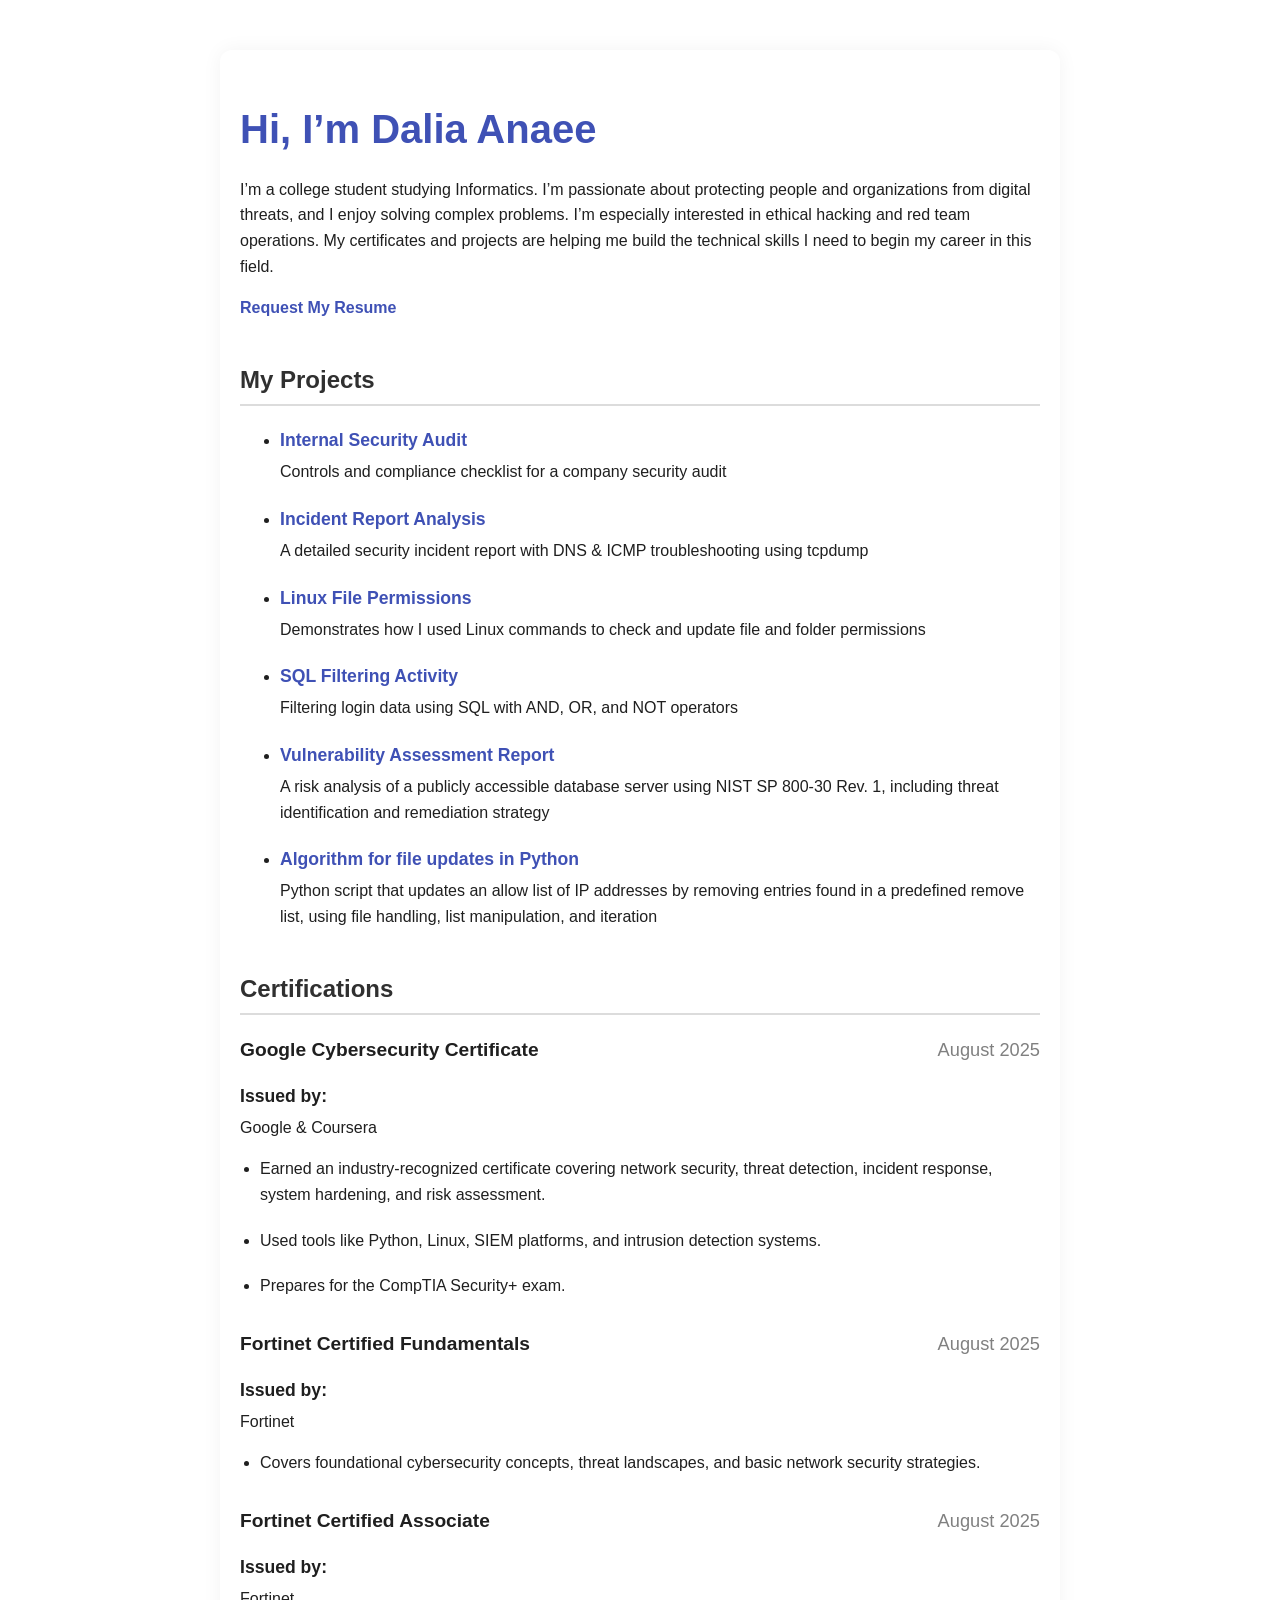
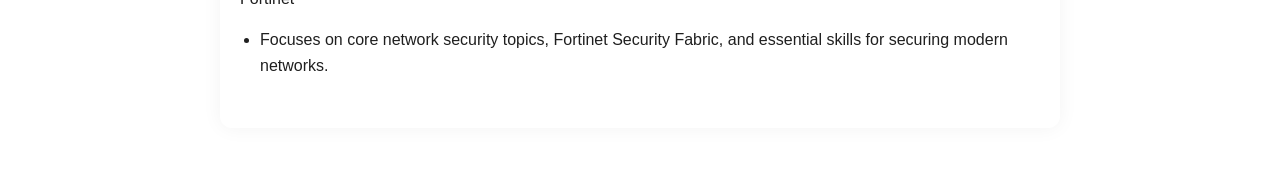
==== index.html @ ca96dee6 "Update index.html" ====
<!DOCTYPE html>
<html lang="en">
<head>
  <meta charset="UTF-8" />
  <title>Dalia Anaee Cybersecurity Portfolio</title>
  <style>
    body {
      font-family: 'Segoe UI', sans-serif;
      background-color: #f5f7fa;
      color: #1f1f1f;
      max-width: 800px;
      margin: 50px auto;
      padding: 20px;
      line-height: 1.6;
      box-shadow: 0 0 20px rgba(0,0,0,0.05);
      background: white;
      border-radius: 12px;
    }

    h1 {
      font-size: 2.5em;
      color: #3f51b5;
      margin-bottom: 10px;
    }

    h2 {
      margin-top: 40px;
      color: #303030;
      border-bottom: 2px solid #dcdcdc;
      padding-bottom: 5px;
    }

    a {
      color: #3f51b5;
      text-decoration: none;
      font-weight: bold;
    }

    a:hover {
      text-decoration: underline;
    }

    li {
      margin-bottom: 20px;
    }

    strong {
      display: block;
      font-size: 1.1em;
      margin-bottom: 5px;
    }

    .certification {
      margin-bottom: 30px;
    }

    .certification h3 {
      margin-bottom: 5px;
      font-size: 1.2em;
      color: #1f1f1f;
    }

    .certification .date {
      font-weight: normal;
      font-size: 0.95em;
      color: gray;
      float: right;
    }

    .certification ul {
      margin-top: 5px;
      padding-left: 20px;
    }
  </style>
</head>
<body>
  <h1>Hi, I’m Dalia Anaee</h1>
  <p>I’m a college student studying Informatics. I’m passionate about protecting people and organizations from digital threats, and I enjoy solving complex problems. I’m especially interested in ethical hacking and red team operations. My certificates and projects are helping me build the technical skills I need to begin my career in this field.</p>
  <p><a href="mailto:anaeedalya@gmail.com">Request My Resume</a></p>

  <h2>My Projects</h2>
  <ul>
    <li>
      <strong><a href="https://github.com/daliaanaee/internal-security-audit">Internal Security Audit</a></strong>
      Controls and compliance checklist for a company security audit
    </li>
    <li>
      <strong><a href="https://github.com/daliaanaee/incident-report-analysis">Incident Report Analysis</a></strong>
      A detailed security incident report with DNS & ICMP troubleshooting using tcpdump
    </li>
    <li>
      <strong><a href="https://github.com/daliaanaee/linux-file-permissions">Linux File Permissions</a></strong>
      Demonstrates how I used Linux commands to check and update file and folder permissions
    </li>
    <li>
      <strong><a href="https://github.com/daliaanaee/sql-filtering-activity">SQL Filtering Activity</a></strong>
      Filtering login data using SQL with AND, OR, and NOT operators
   </li>
   <li>
      <strong><a href="https://github.com/daliaanaee/vulnerability-assessment">Vulnerability Assessment Report</a></strong>
      A risk analysis of a publicly accessible database server using NIST SP 800-30 Rev. 1, including threat identification and remediation strategy
  </li> 
    <li>
      <strong><a href="https://github.com/daliaanaee/Algorithm-for-file-updates-in-Python">Algorithm for file updates in Python</a></strong>
      Python script that updates an allow list of IP addresses by removing entries found in a predefined remove list, using file handling, list manipulation, and iteration
  </li> 
  </ul>

  <h2>Certifications</h2>

  <div class="certification">
    <h3>Google Cybersecurity Certificate <span class="date">August 2025</span></h3>
    <p><strong>Issued by:</strong> Google & Coursera</p>
    <ul>
      <li>Earned an industry-recognized certificate covering network security, threat detection, incident response, system hardening, and risk assessment.</li>
      <li>Used tools like Python, Linux, SIEM platforms, and intrusion detection systems.</li>
      <li>Prepares for the CompTIA Security+ exam.</li>
    </ul>
  </div>

  <div class="certification">
    <h3>Fortinet Certified Fundamentals <span class="date">August 2025</span></h3>
    <p><strong>Issued by:</strong> Fortinet</p>
    <ul>
      <li>Covers foundational cybersecurity concepts, threat landscapes, and basic network security strategies.</li>
    </ul>
  </div>

  <div class="certification">
    <h3>Fortinet Certified Associate <span class="date">August 2025</span></h3>
    <p><strong>Issued by:</strong> Fortinet</p>
    <ul>
      <li>Focuses on core network security topics, Fortinet Security Fabric, and essential skills for securing modern networks.</li>
    </ul>
  </div>
</body>
</html>
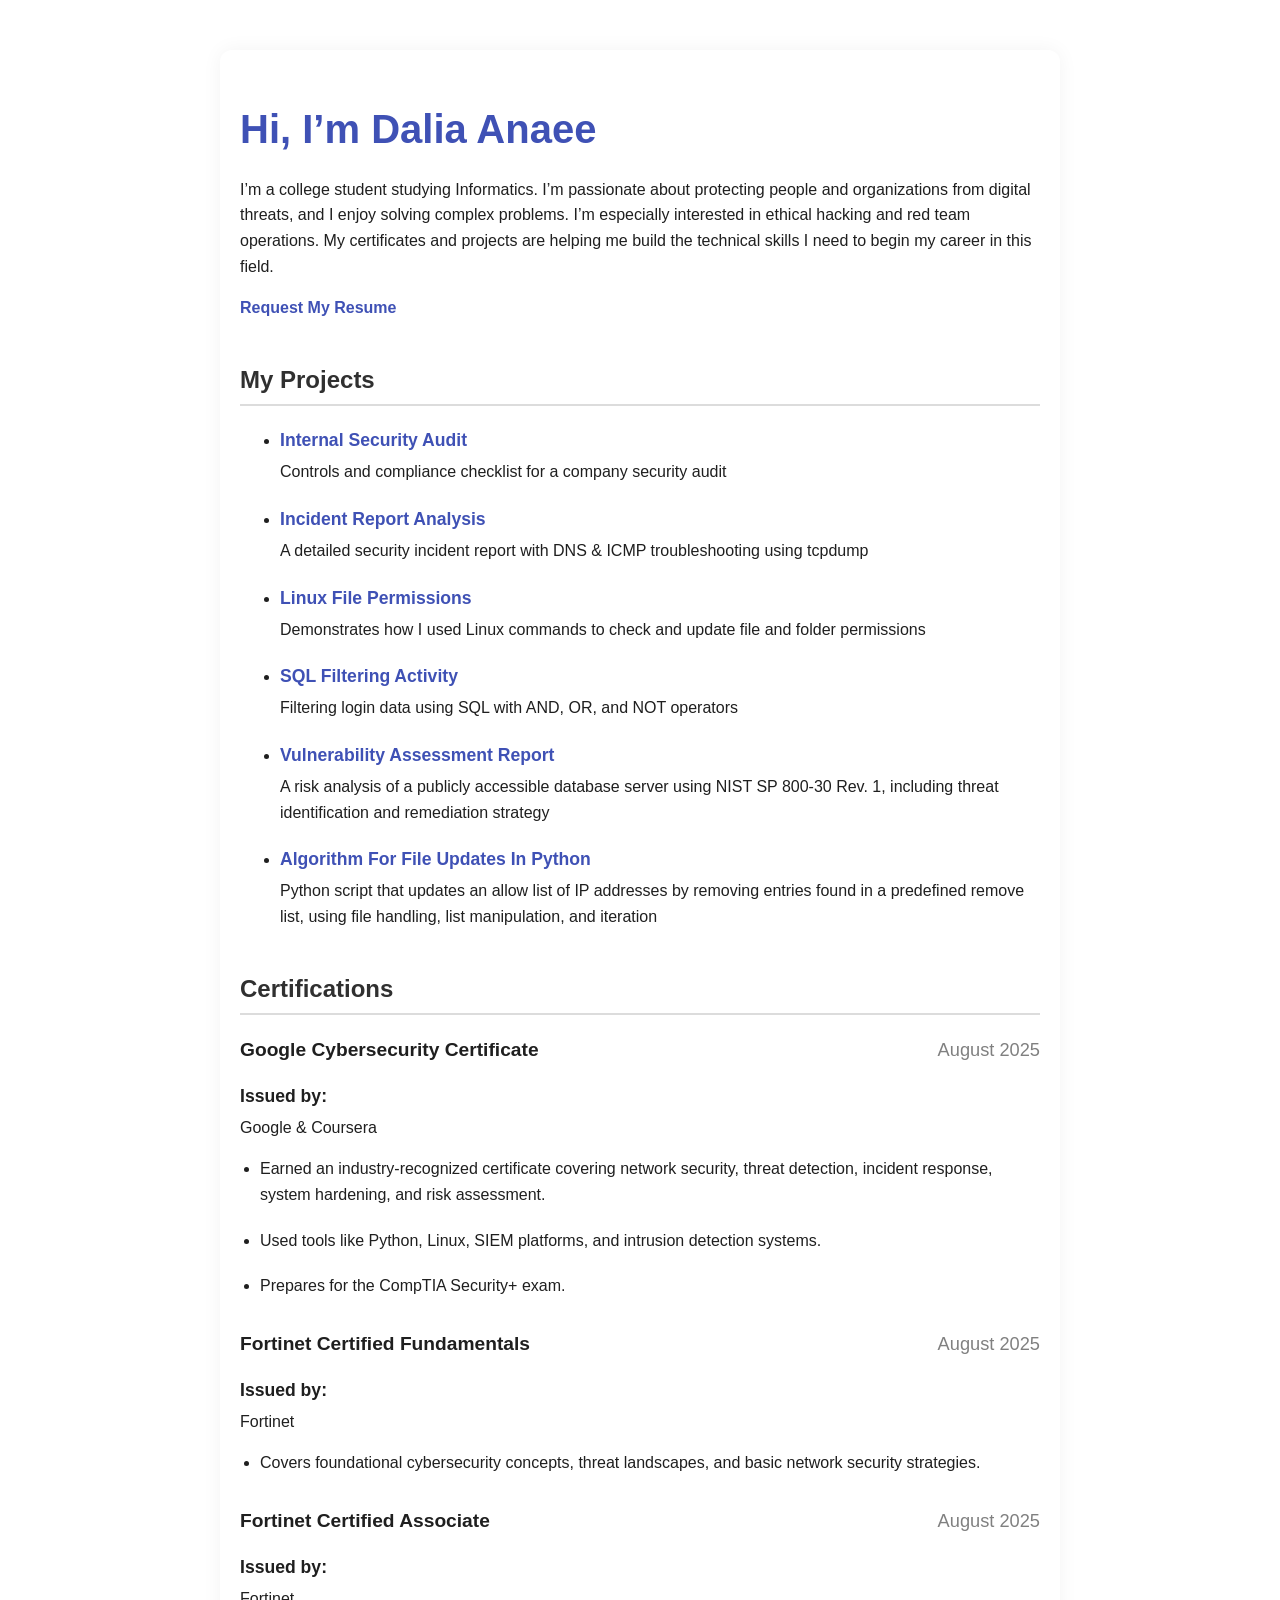
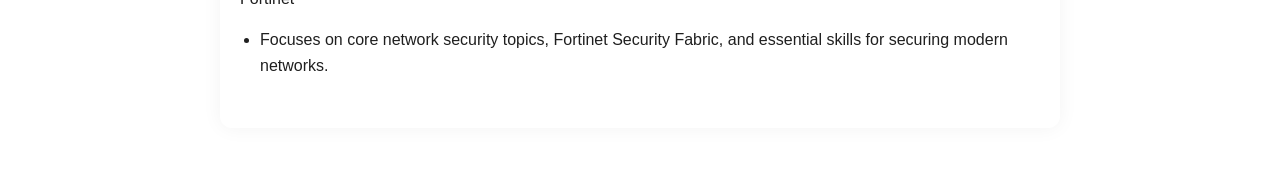
==== commit 5b8e3701: "Update index.html" ====
--- a/index.html
+++ b/index.html
@@ -101,7 +101,7 @@
       A risk analysis of a publicly accessible database server using NIST SP 800-30 Rev. 1, including threat identification and remediation strategy
   </li> 
     <li>
-      <strong><a href="https://github.com/daliaanaee/Algorithm-for-file-updates-in-Python">Algorithm for file updates in Python</a></strong>
+      <strong><a href="https://github.com/daliaanaee/Algorithm-for-file-updates-in-Python">Algorithm For File Updates In Python</a></strong>
       Python script that updates an allow list of IP addresses by removing entries found in a predefined remove list, using file handling, list manipulation, and iteration
   </li> 
   </ul>
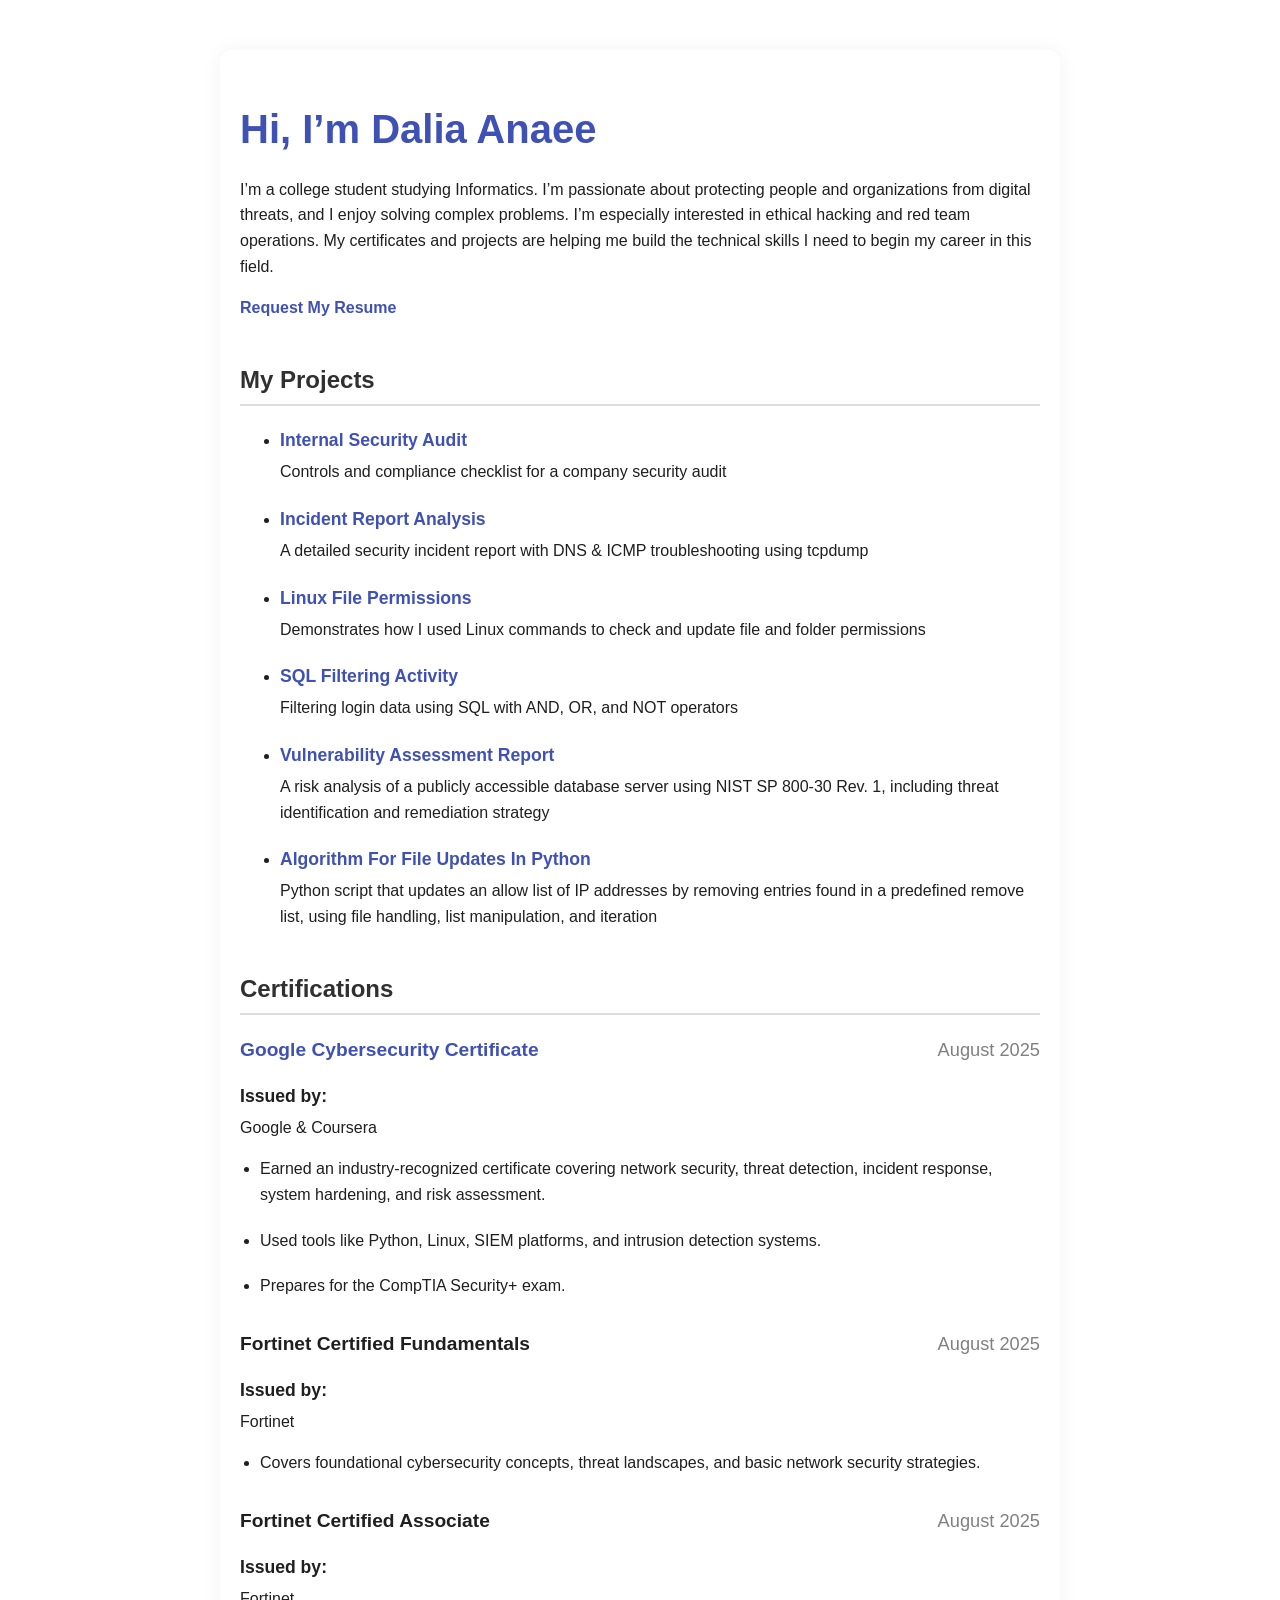
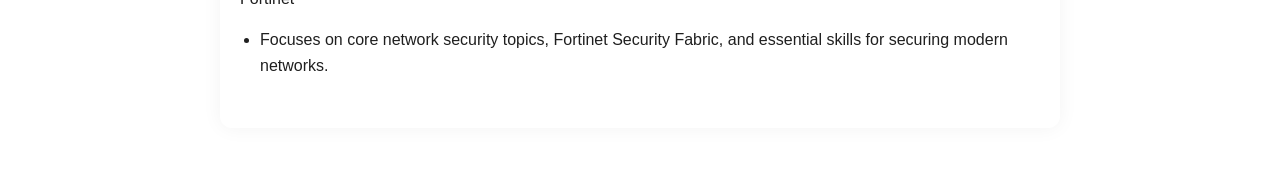
==== commit 0d010597: "Update index.html" ====
--- a/index.html
+++ b/index.html
@@ -109,7 +109,12 @@
   <h2>Certifications</h2>
 
   <div class="certification">
-    <h3>Google Cybersecurity Certificate <span class="date">August 2025</span></h3>
+    <h3>
+      <a href="https://coursera.org/share/0535a6953125c571614b9a56c9ae55c6" target="_blank" rel="noopener noreferrer">
+        Google Cybersecurity Certificate
+      </a> 
+      <span class="date">August 2025</span>
+    </h3>
     <p><strong>Issued by:</strong> Google & Coursera</p>
     <ul>
       <li>Earned an industry-recognized certificate covering network security, threat detection, incident response, system hardening, and risk assessment.</li>
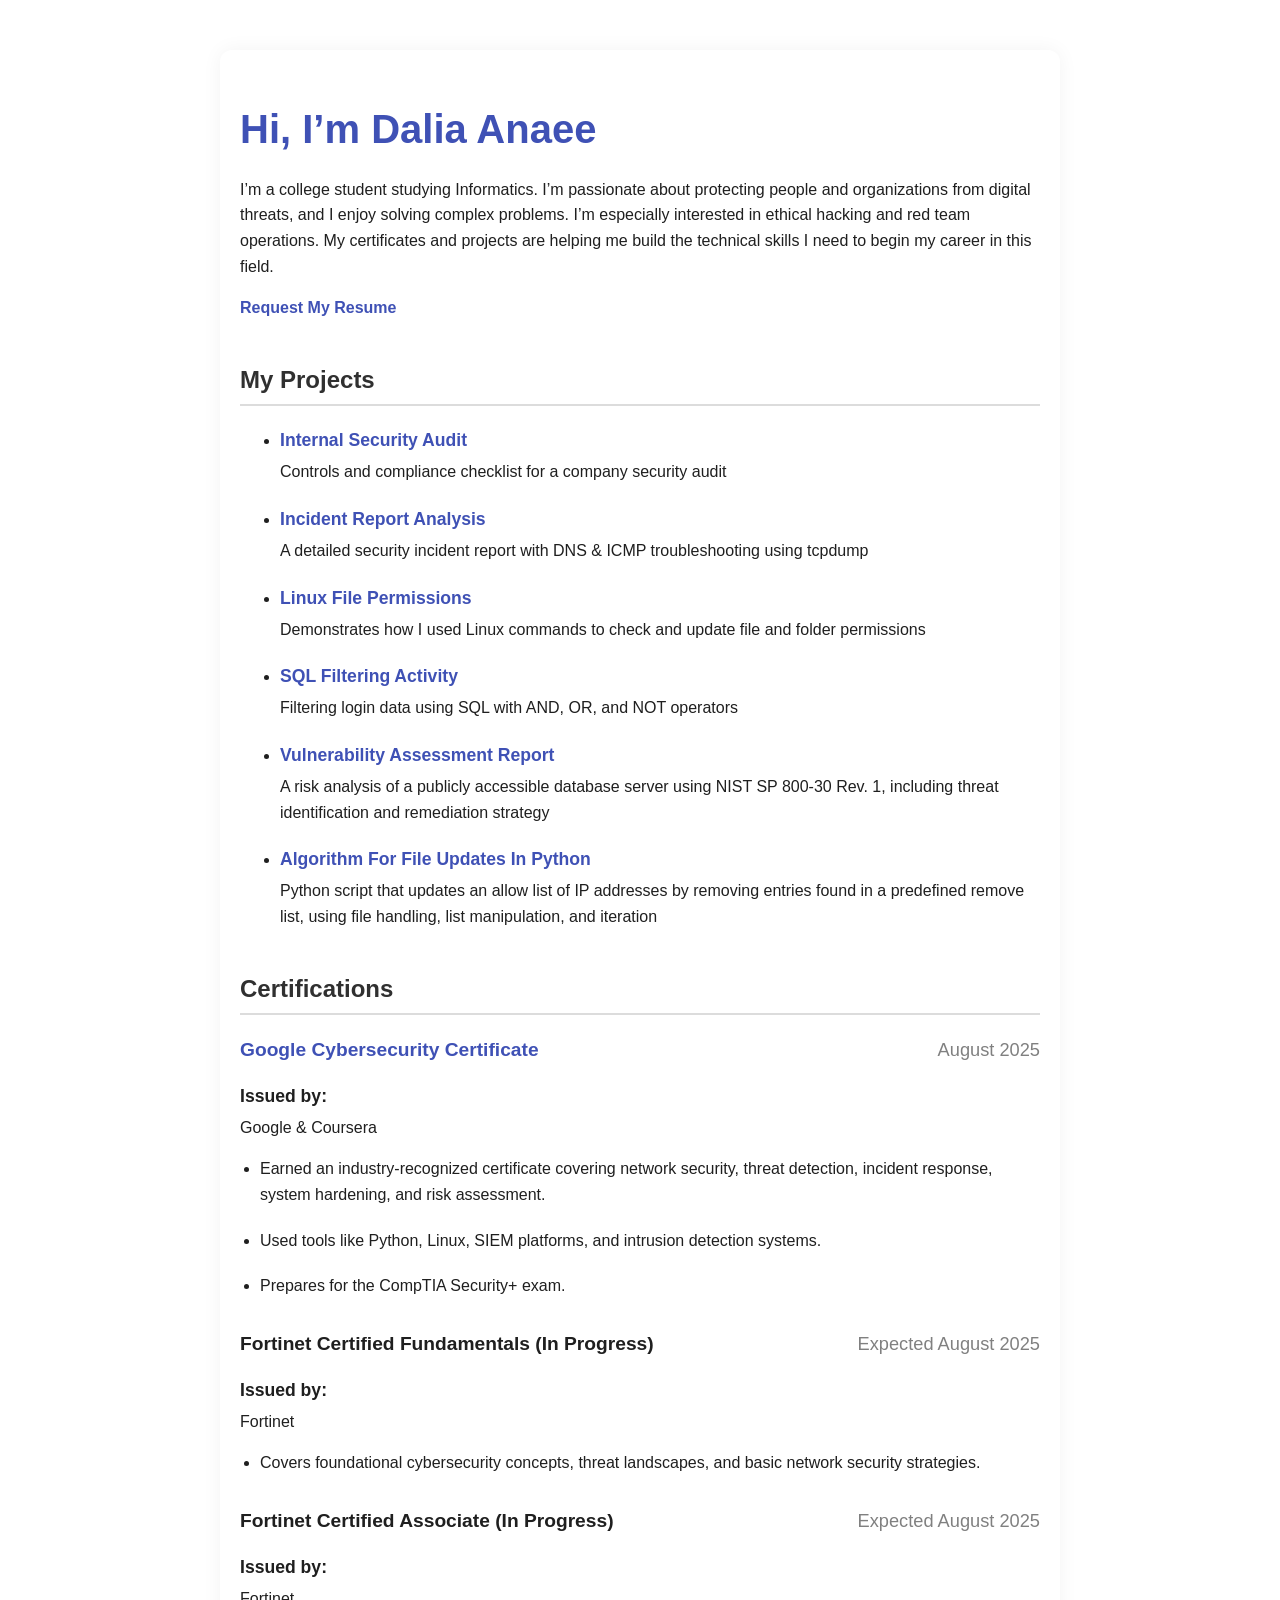
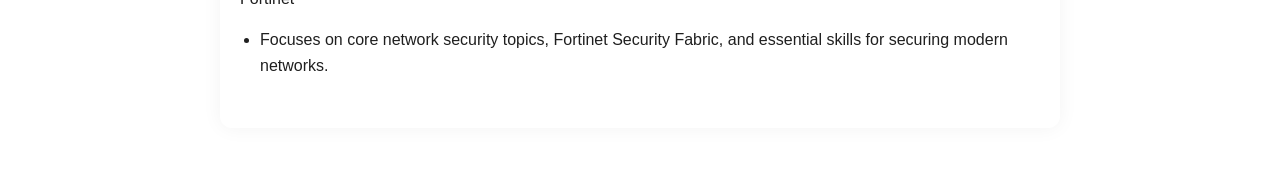
==== commit e1835782: "Update index.html" ====
--- a/index.html
+++ b/index.html
@@ -110,7 +110,7 @@
 
   <div class="certification">
     <h3>
-      <a href="https://coursera.org/share/0535a6953125c571614b9a56c9ae55c6" target="_blank" rel="noopener noreferrer">
+      <a href="https://www.credly.com/badges/5f1c9968-bcb9-44f3-a53d-1abab2f6d218/public_url" target="_blank" rel="noopener noreferrer">
         Google Cybersecurity Certificate
       </a> 
       <span class="date">August 2025</span>
@@ -124,7 +124,7 @@
   </div>
 
   <div class="certification">
-    <h3>Fortinet Certified Fundamentals <span class="date">August 2025</span></h3>
+    <h3>Fortinet Certified Fundamentals (In Progress) <span class="date"> Expected August 2025</span></h3>
     <p><strong>Issued by:</strong> Fortinet</p>
     <ul>
       <li>Covers foundational cybersecurity concepts, threat landscapes, and basic network security strategies.</li>
@@ -132,7 +132,7 @@
   </div>
 
   <div class="certification">
-    <h3>Fortinet Certified Associate <span class="date">August 2025</span></h3>
+    <h3>Fortinet Certified Associate (In Progress) <span class="date"> Expected August 2025</span></h3>
     <p><strong>Issued by:</strong> Fortinet</p>
     <ul>
       <li>Focuses on core network security topics, Fortinet Security Fabric, and essential skills for securing modern networks.</li>
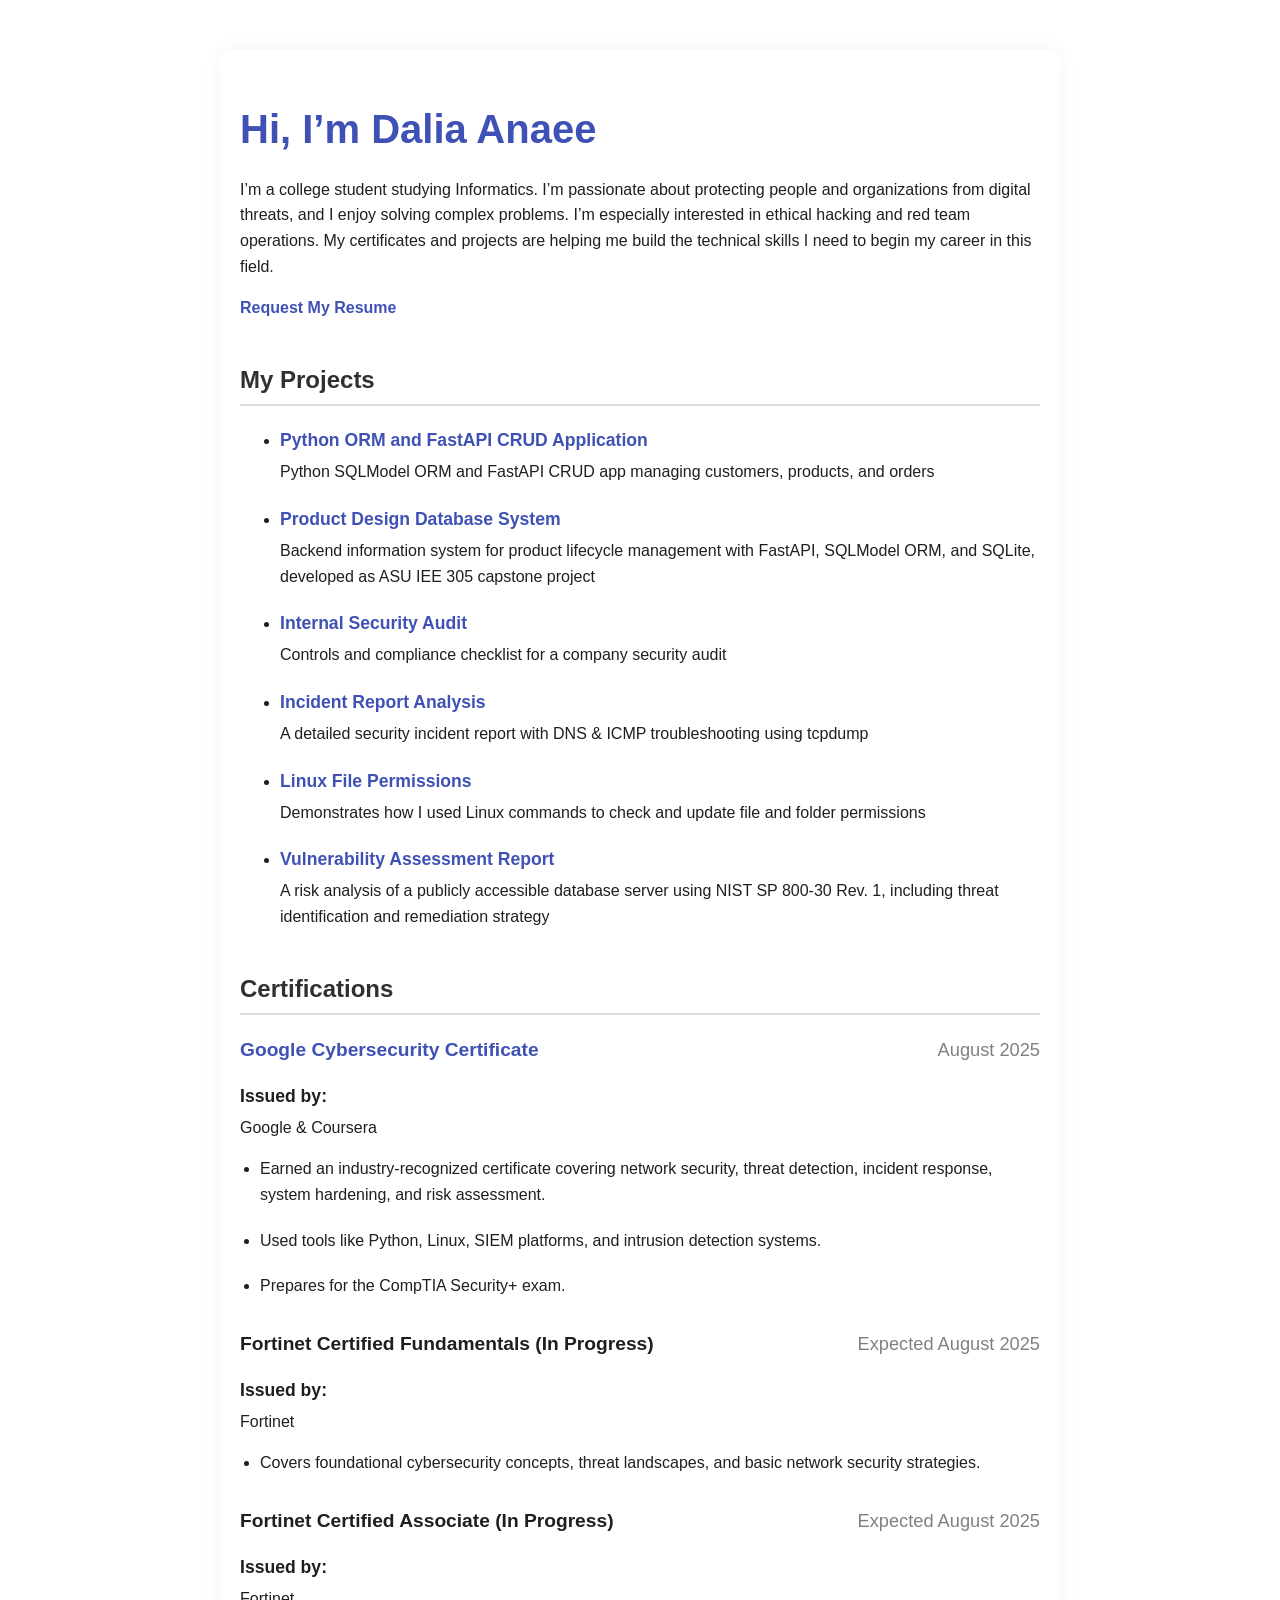
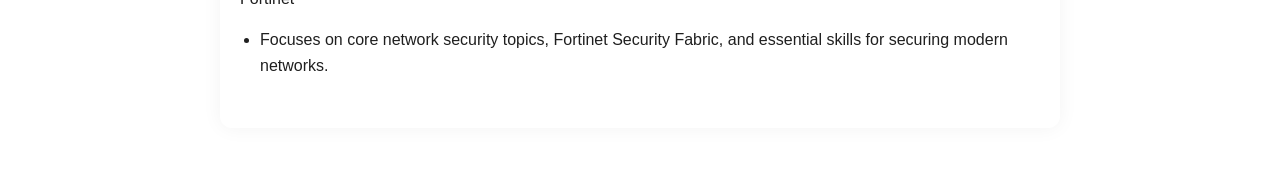
==== commit a821ce43: "Update index.html" ====
--- a/index.html
+++ b/index.html
@@ -81,6 +81,14 @@
   <h2>My Projects</h2>
   <ul>
     <li>
+      <strong><a href="https://github.com/daliaanaee/ORM-CRUD-APP">Python ORM and FastAPI CRUD Application</a></strong>
+      Python SQLModel ORM and FastAPI CRUD app managing customers, products, and orders
+    </li>
+    <li>
+      <strong><a href="https://github.com/daliaanaee/IEE-Term-Project-PLM-System">Product Design Database System</a></strong>
+      Backend information system for product lifecycle management with FastAPI, SQLModel ORM, and SQLite, developed as ASU IEE 305 capstone project
+    </li>
+    <li>
       <strong><a href="https://github.com/daliaanaee/internal-security-audit">Internal Security Audit</a></strong>
       Controls and compliance checklist for a company security audit
     </li>
@@ -93,17 +101,9 @@
       Demonstrates how I used Linux commands to check and update file and folder permissions
     </li>
     <li>
-      <strong><a href="https://github.com/daliaanaee/sql-filtering-activity">SQL Filtering Activity</a></strong>
-      Filtering login data using SQL with AND, OR, and NOT operators
-   </li>
-   <li>
       <strong><a href="https://github.com/daliaanaee/vulnerability-assessment">Vulnerability Assessment Report</a></strong>
       A risk analysis of a publicly accessible database server using NIST SP 800-30 Rev. 1, including threat identification and remediation strategy
-  </li> 
-    <li>
-      <strong><a href="https://github.com/daliaanaee/Algorithm-for-file-updates-in-Python">Algorithm For File Updates In Python</a></strong>
-      Python script that updates an allow list of IP addresses by removing entries found in a predefined remove list, using file handling, list manipulation, and iteration
-  </li> 
+    </li> 
   </ul>
 
   <h2>Certifications</h2>
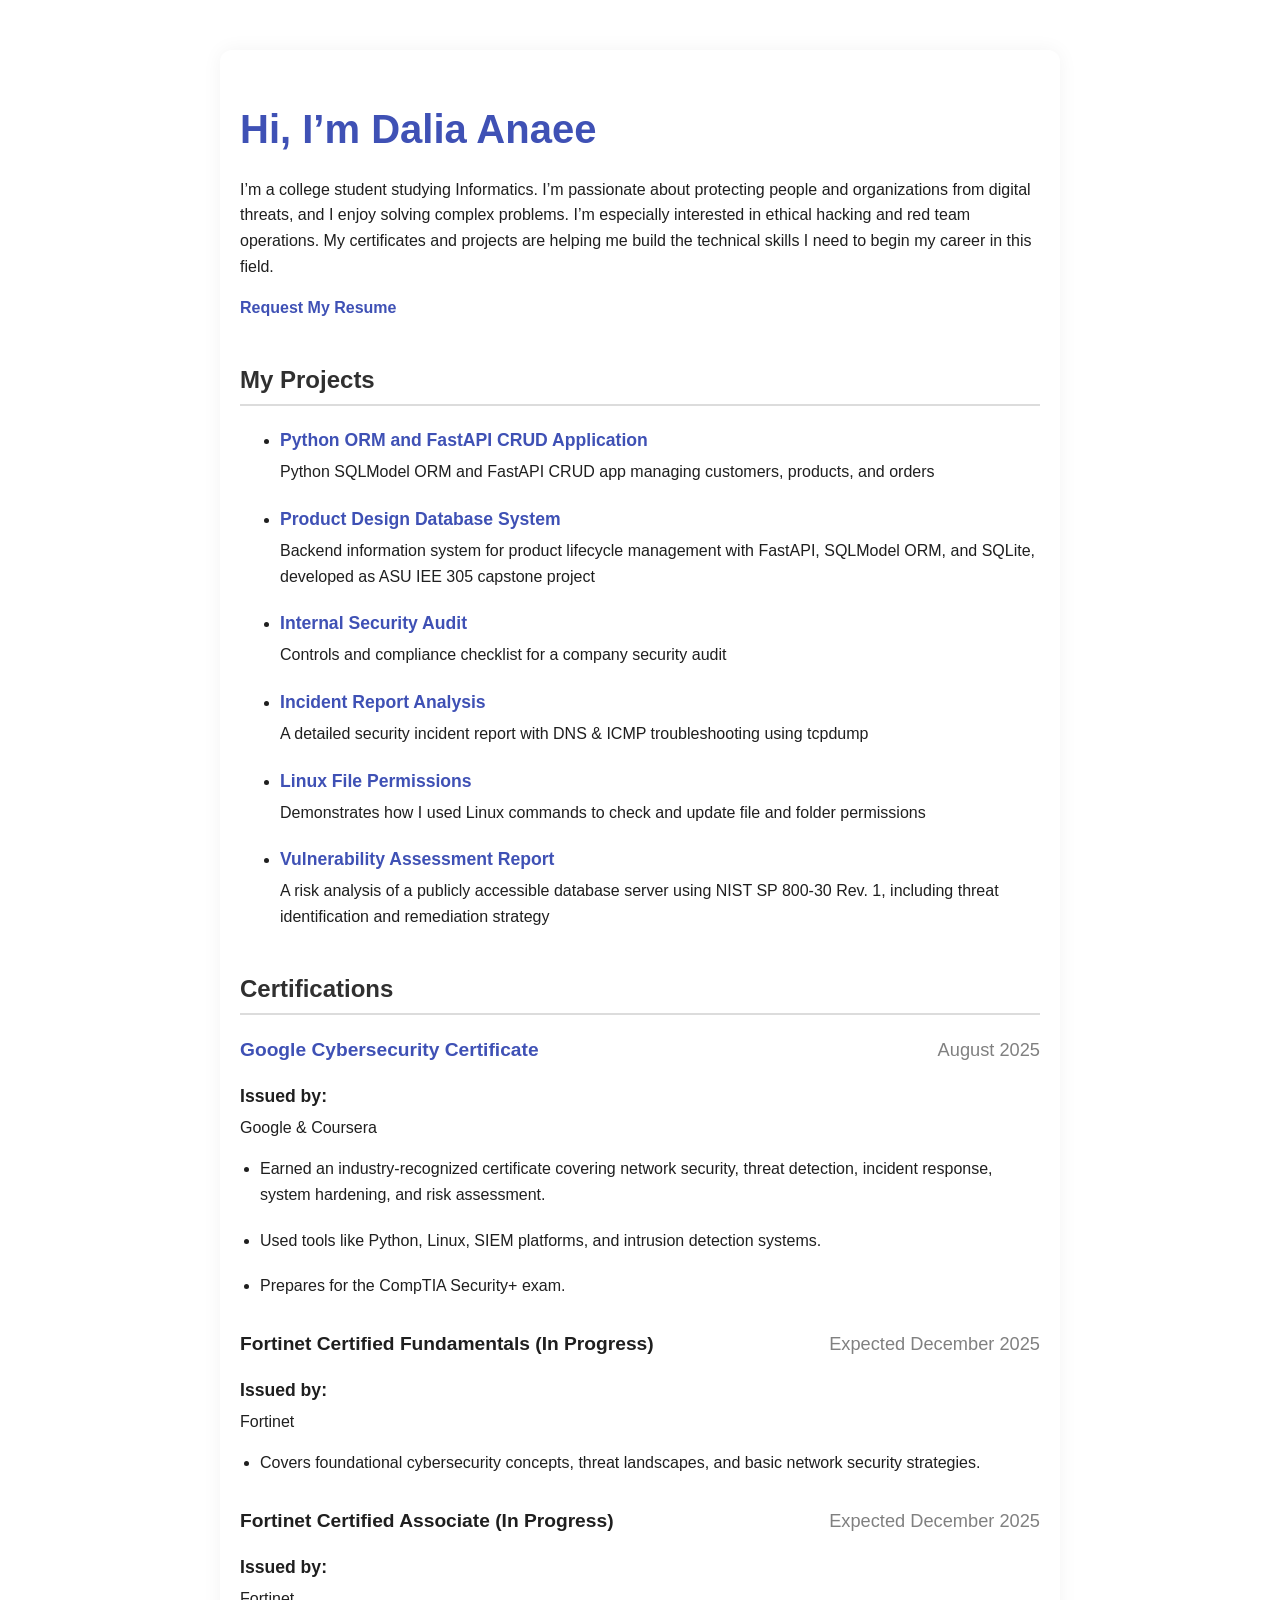
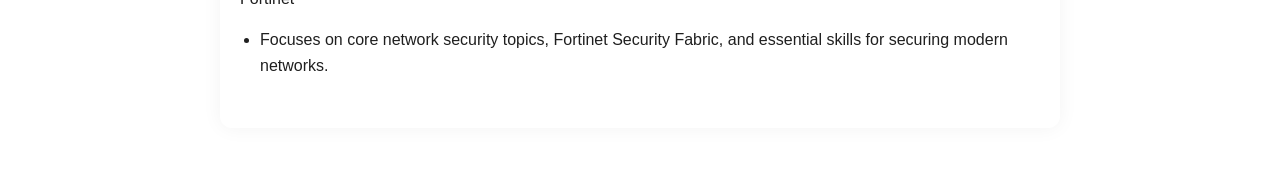
==== commit a7dc5d48: "Update index.html" ====
--- a/index.html
+++ b/index.html
@@ -124,7 +124,7 @@
   </div>
 
   <div class="certification">
-    <h3>Fortinet Certified Fundamentals (In Progress) <span class="date"> Expected August 2025</span></h3>
+    <h3>Fortinet Certified Fundamentals (In Progress) <span class="date"> Expected December 2025</span></h3>
     <p><strong>Issued by:</strong> Fortinet</p>
     <ul>
       <li>Covers foundational cybersecurity concepts, threat landscapes, and basic network security strategies.</li>
@@ -132,7 +132,7 @@
   </div>
 
   <div class="certification">
-    <h3>Fortinet Certified Associate (In Progress) <span class="date"> Expected August 2025</span></h3>
+    <h3>Fortinet Certified Associate (In Progress) <span class="date"> Expected December 2025</span></h3>
     <p><strong>Issued by:</strong> Fortinet</p>
     <ul>
       <li>Focuses on core network security topics, Fortinet Security Fabric, and essential skills for securing modern networks.</li>
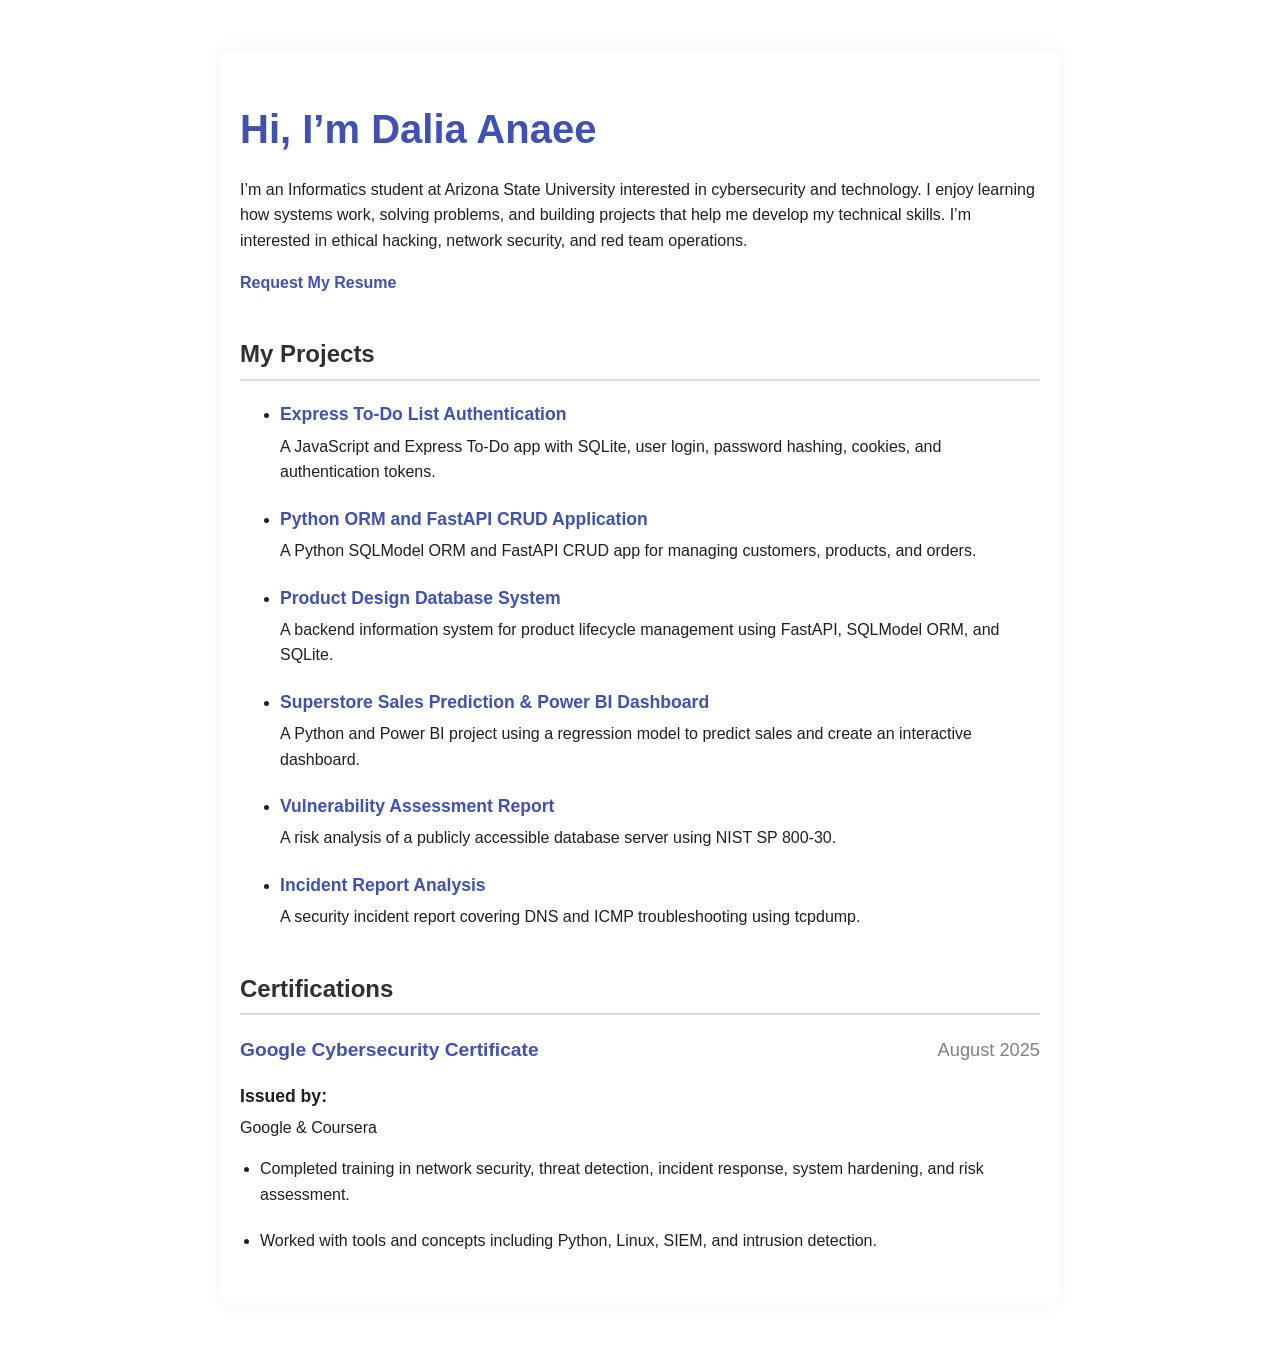
==== commit 1fd73cbc: "Revise personal info and project details in index.html Updated personal introduction and project des" ====
--- a/index.html
+++ b/index.html
@@ -73,70 +73,121 @@
     }
   </style>
 </head>
+
 <body>
+
   <h1>Hi, I’m Dalia Anaee</h1>
-  <p>I’m a college student studying Informatics. I’m passionate about protecting people and organizations from digital threats, and I enjoy solving complex problems. I’m especially interested in ethical hacking and red team operations. My certificates and projects are helping me build the technical skills I need to begin my career in this field.</p>
-  <p><a href="mailto:anaeedalya@gmail.com">Request My Resume</a></p>
+
+  <p>
+    I’m an Informatics student at Arizona State University interested in cybersecurity
+    and technology. I enjoy learning how systems work, solving problems, and building
+    projects that help me develop my technical skills. I’m interested in
+    ethical hacking, network security, and red team operations.
+  </p>
+
+  <p>
+    <a href="mailto:anaeedalya@gmail.com">Request My Resume</a>
+  </p>
+
 
   <h2>My Projects</h2>
+
   <ul>
+
     <li>
-      <strong><a href="https://github.com/daliaanaee/ORM-CRUD-APP">Python ORM and FastAPI CRUD Application</a></strong>
-      Python SQLModel ORM and FastAPI CRUD app managing customers, products, and orders
+      <strong>
+        <a href="https://github.com/daliaanaee/express-todo-list-authentication">
+          Express To-Do List Authentication
+        </a>
+      </strong>
+      A JavaScript and Express To-Do app with SQLite, user login, password hashing,
+      cookies, and authentication tokens.
     </li>
+
     <li>
-      <strong><a href="https://github.com/daliaanaee/IEE-Term-Project-PLM-System">Product Design Database System</a></strong>
-      Backend information system for product lifecycle management with FastAPI, SQLModel ORM, and SQLite, developed as ASU IEE 305 capstone project
+      <strong>
+        <a href="https://github.com/daliaanaee/ORM-CRUD-APP">
+          Python ORM and FastAPI CRUD Application
+        </a>
+      </strong>
+      A Python SQLModel ORM and FastAPI CRUD app for managing customers, products,
+      and orders.
     </li>
+
     <li>
-      <strong><a href="https://github.com/daliaanaee/internal-security-audit">Internal Security Audit</a></strong>
-      Controls and compliance checklist for a company security audit
+      <strong>
+        <a href="https://github.com/daliaanaee/IEE-Term-Project-PLM-System">
+          Product Design Database System
+        </a>
+      </strong>
+      A backend information system for product lifecycle management using FastAPI,
+      SQLModel ORM, and SQLite.
     </li>
+
     <li>
-      <strong><a href="https://github.com/daliaanaee/incident-report-analysis">Incident Report Analysis</a></strong>
-      A detailed security incident report with DNS & ICMP troubleshooting using tcpdump
+      <strong>
+        <a href="https://github.com/daliaanaee/superstore-sales-prediction-dashboard">
+          Superstore Sales Prediction &amp; Power BI Dashboard
+        </a>
+      </strong>
+      A Python and Power BI project using a regression model to predict sales and
+      create an interactive dashboard.
     </li>
+
     <li>
-      <strong><a href="https://github.com/daliaanaee/linux-file-permissions">Linux File Permissions</a></strong>
-      Demonstrates how I used Linux commands to check and update file and folder permissions
+      <strong>
+        <a href="https://github.com/daliaanaee/vulnerability-assessment">
+          Vulnerability Assessment Report
+        </a>
+      </strong>
+      A risk analysis of a publicly accessible database server using NIST SP 800-30.
     </li>
+
     <li>
-      <strong><a href="https://github.com/daliaanaee/vulnerability-assessment">Vulnerability Assessment Report</a></strong>
-      A risk analysis of a publicly accessible database server using NIST SP 800-30 Rev. 1, including threat identification and remediation strategy
-    </li> 
+      <strong>
+        <a href="https://github.com/daliaanaee/incident-report-analysis">
+          Incident Report Analysis
+        </a>
+      </strong>
+      A security incident report covering DNS and ICMP troubleshooting using tcpdump.
+    </li>
+
   </ul>
+
 
   <h2>Certifications</h2>
 
   <div class="certification">
+
     <h3>
-      <a href="https://www.credly.com/badges/5f1c9968-bcb9-44f3-a53d-1abab2f6d218/public_url" target="_blank" rel="noopener noreferrer">
+      <a
+        href="https://www.credly.com/badges/5f1c9968-bcb9-44f3-a53d-1abab2f6d218/public_url"
+        target="_blank"
+        rel="noopener noreferrer"
+      >
         Google Cybersecurity Certificate
-      </a> 
+      </a>
+
       <span class="date">August 2025</span>
     </h3>
-    <p><strong>Issued by:</strong> Google & Coursera</p>
+
+    <p>
+      <strong>Issued by:</strong> Google &amp; Coursera
+    </p>
+
     <ul>
-      <li>Earned an industry-recognized certificate covering network security, threat detection, incident response, system hardening, and risk assessment.</li>
-      <li>Used tools like Python, Linux, SIEM platforms, and intrusion detection systems.</li>
-      <li>Prepares for the CompTIA Security+ exam.</li>
+      <li>
+        Completed training in network security, threat detection, incident response,
+        system hardening, and risk assessment.
+      </li>
+
+      <li>
+        Worked with tools and concepts including Python, Linux, SIEM, and
+        intrusion detection.
+      </li>
     </ul>
+
   </div>
 
-  <div class="certification">
-    <h3>Fortinet Certified Fundamentals (In Progress) <span class="date"> Expected December 2025</span></h3>
-    <p><strong>Issued by:</strong> Fortinet</p>
-    <ul>
-      <li>Covers foundational cybersecurity concepts, threat landscapes, and basic network security strategies.</li>
-    </ul>
-  </div>
-
-  <div class="certification">
-    <h3>Fortinet Certified Associate (In Progress) <span class="date"> Expected December 2025</span></h3>
-    <p><strong>Issued by:</strong> Fortinet</p>
-    <ul>
-      <li>Focuses on core network security topics, Fortinet Security Fabric, and essential skills for securing modern networks.</li>
-    </ul>
-  </div>
 </body>
 </html>
